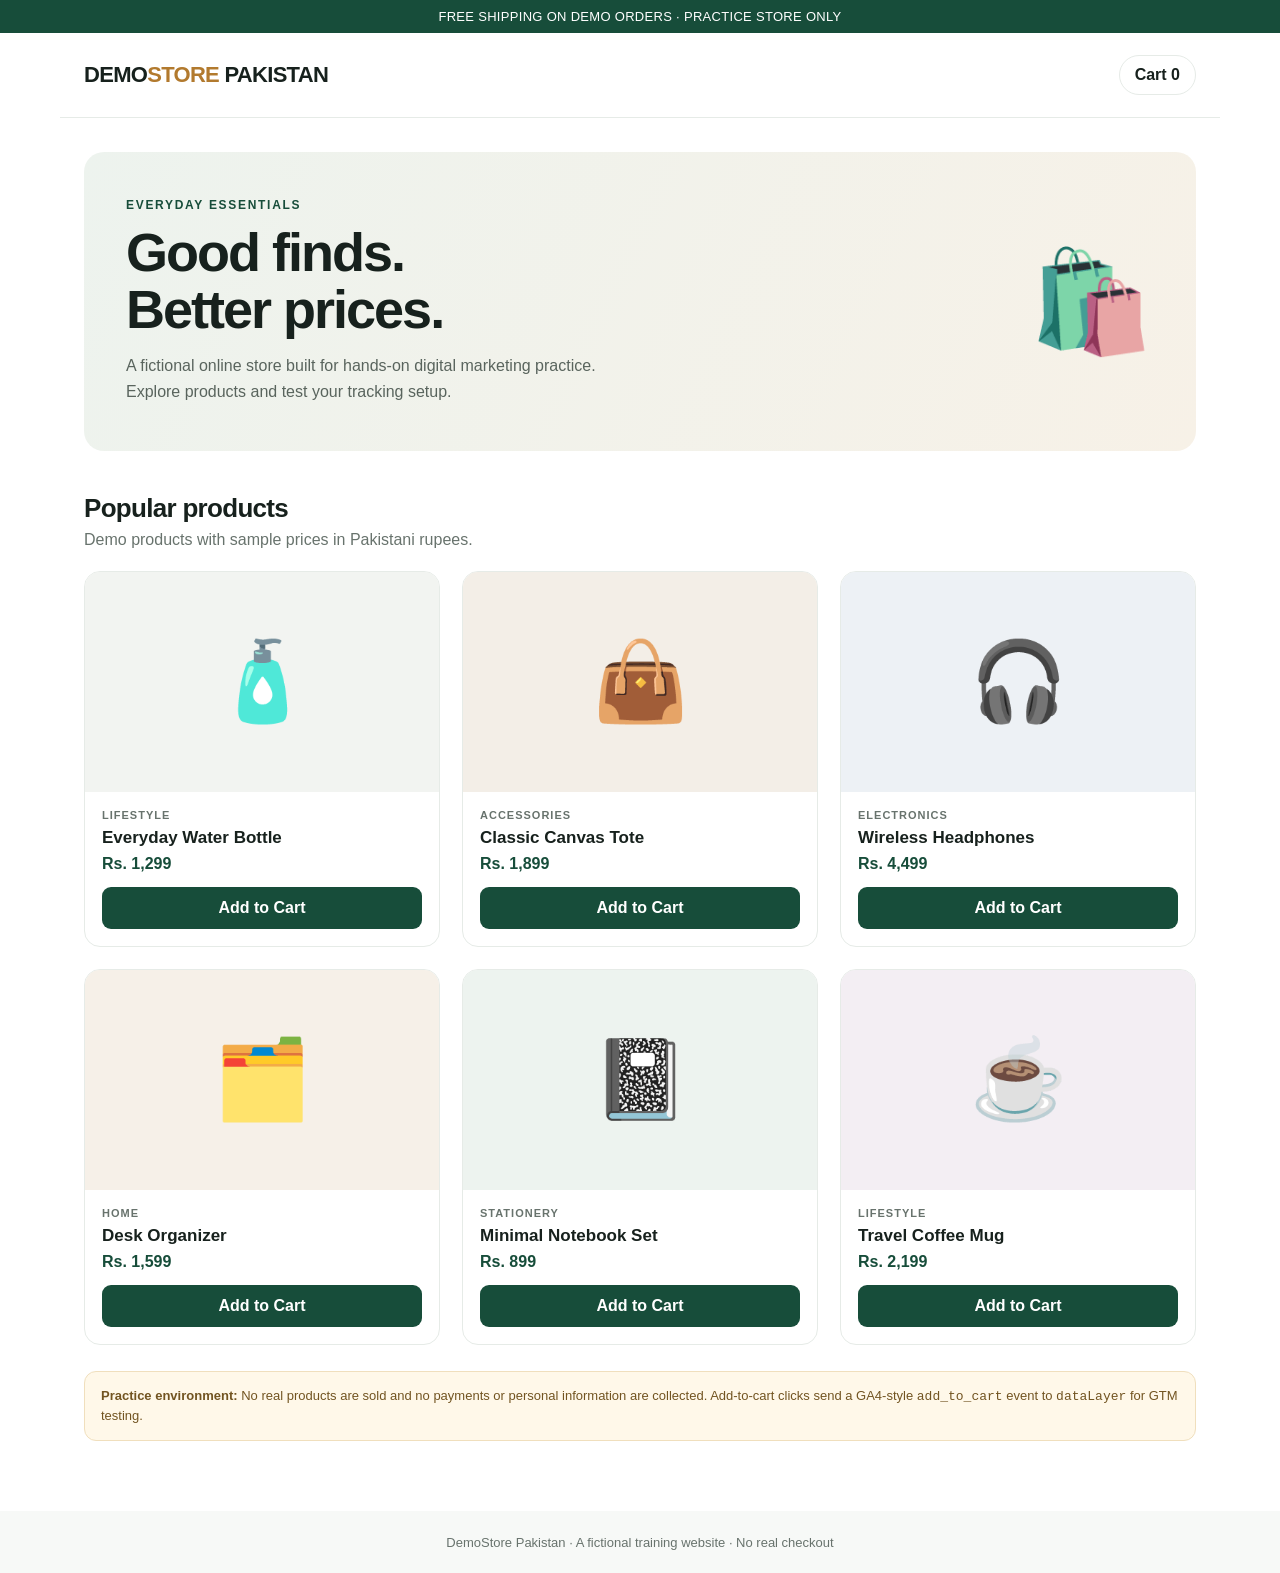
==== index.html @ cd63ada0 "Add files via upload" ====
<!doctype html>
<html lang="en">
<head>
  <meta charset="utf-8">
  <meta name="viewport" content="width=device-width, initial-scale=1">
  <title>DemoStore Pakistan | Practice Store</title>
  <meta name="description" content="A fictional ecommerce store for practicing Meta Pixel, GA4 and Google Tag Manager.">
  <style>
    :root{--ink:#17211d;--muted:#68736d;--line:#e6ebe7;--paper:#f7f9f7;--green:#174d3a;--accent:#d6a85f}
    *{box-sizing:border-box}body{margin:0;font-family:Inter,Arial,sans-serif;color:var(--ink);background:#fff}
    .top{background:var(--green);color:#fff;text-align:center;padding:9px 16px;font-size:13px;letter-spacing:.3px}
    header{max-width:1160px;margin:auto;padding:22px 24px;display:flex;align-items:center;justify-content:space-between;border-bottom:1px solid var(--line)}
    .brand{font-weight:850;font-size:22px;letter-spacing:-.7px}.brand span{color:#b27a2e}
    .cart{border:1px solid var(--line);border-radius:999px;padding:10px 15px;background:white;font-weight:700}
    main{max-width:1160px;margin:auto;padding:34px 24px 70px}
    .hero{background:linear-gradient(115deg,#edf3ee,#f7f1e7);border-radius:20px;padding:46px 42px;margin-bottom:42px;display:flex;align-items:center;justify-content:space-between;gap:24px}
    .eyebrow{color:var(--green);font-size:12px;font-weight:800;letter-spacing:1.7px;text-transform:uppercase}
    h1{font-size:clamp(32px,5vw,54px);line-height:1.05;letter-spacing:-2px;margin:12px 0}
    .hero p{color:#59645d;max-width:480px;line-height:1.6;margin-bottom:0}
    .hero-mark{font-size:100px;line-height:1;filter:saturate(.7)}
    h2{font-size:26px;letter-spacing:-.7px;margin:0 0 7px}.sub{color:var(--muted);margin:0 0 22px}
    .grid{display:grid;grid-template-columns:repeat(3,minmax(0,1fr));gap:22px}
    .product{border:1px solid var(--line);border-radius:16px;overflow:hidden;background:#fff}
    .photo{height:220px;display:grid;place-items:center;font-size:78px;background:#f2f4f1}
    .product:nth-child(2) .photo{background:#f3eee7}.product:nth-child(3) .photo{background:#edf1f5}
    .product:nth-child(4) .photo{background:#f6f0e8}.product:nth-child(5) .photo{background:#edf3ef}.product:nth-child(6) .photo{background:#f3eef3}
    .info{padding:17px}.category{font-size:11px;text-transform:uppercase;letter-spacing:1px;color:var(--muted);font-weight:700}
    .name{font-size:17px;font-weight:750;margin:7px 0}.price{font-weight:800;color:var(--green);margin-bottom:14px}
    button{cursor:pointer;font:inherit}.add{width:100%;background:var(--green);color:white;border:0;border-radius:9px;padding:12px;font-weight:750}
    .add:hover{background:#103b2c}.notice{margin-top:26px;background:#fff8e9;border:1px solid #f0dfbd;border-radius:12px;padding:14px 16px;color:#725421;font-size:13px;line-height:1.5}
    footer{background:#f7f9f7;padding:24px;text-align:center;color:var(--muted);font-size:13px}
    .toast{position:fixed;bottom:22px;left:50%;transform:translateX(-50%);background:#17211d;color:#fff;padding:12px 18px;border-radius:999px;opacity:0;pointer-events:none;transition:opacity .2s;box-shadow:0 8px 30px #0002}
    .toast.show{opacity:1}
    @media(max-width:760px){.grid{grid-template-columns:repeat(2,minmax(0,1fr))}.hero{padding:32px 24px}.hero-mark{font-size:65px}}
    @media(max-width:500px){header{padding:18px}.grid{grid-template-columns:1fr 1fr;gap:12px}main{padding:24px 14px 50px}.photo{height:150px;font-size:58px}.info{padding:12px}.name{font-size:14px}.hero-mark{display:none}.hero{padding:28px 22px}}
  </style>
  <!-- OPTIONAL: Add your GTM container snippet here after deployment. See README. -->
  <script>
    window.dataLayer = window.dataLayer || [];
    window.dataLayer.push({event: "demo_store_loaded", page_type: "home"});
  </script>
</head>
<body>
  <div class="top">FREE SHIPPING ON DEMO ORDERS · PRACTICE STORE ONLY</div>
  <header>
    <div class="brand">DEMO<span>STORE</span> PAKISTAN</div>
    <div class="cart" aria-label="Cart item count">Cart <span id="cart-count">0</span></div>
  </header>
  <main>
    <section class="hero">
      <div>
        <div class="eyebrow">Everyday essentials</div>
        <h1>Good finds.<br>Better prices.</h1>
        <p>A fictional online store built for hands-on digital marketing practice. Explore products and test your tracking setup.</p>
      </div>
      <div class="hero-mark" aria-hidden="true">🛍️</div>
    </section>
    <section>
      <h2>Popular products</h2>
      <p class="sub">Demo products with sample prices in Pakistani rupees.</p>
      <div class="grid" id="product-grid">
        <article class="product" data-id="DS001" data-name="Everyday Water Bottle" data-price="1299">
          <div class="photo">🧴</div><div class="info"><div class="category">Lifestyle</div><div class="name">Everyday Water Bottle</div><div class="price">Rs. 1,299</div><button class="add">Add to Cart</button></div>
        </article>
        <article class="product" data-id="DS002" data-name="Classic Canvas Tote" data-price="1899">
          <div class="photo">👜</div><div class="info"><div class="category">Accessories</div><div class="name">Classic Canvas Tote</div><div class="price">Rs. 1,899</div><button class="add">Add to Cart</button></div>
        </article>
        <article class="product" data-id="DS003" data-name="Wireless Headphones" data-price="4499">
          <div class="photo">🎧</div><div class="info"><div class="category">Electronics</div><div class="name">Wireless Headphones</div><div class="price">Rs. 4,499</div><button class="add">Add to Cart</button></div>
        </article>
        <article class="product" data-id="DS004" data-name="Desk Organizer" data-price="1599">
          <div class="photo">🗂️</div><div class="info"><div class="category">Home</div><div class="name">Desk Organizer</div><div class="price">Rs. 1,599</div><button class="add">Add to Cart</button></div>
        </article>
        <article class="product" data-id="DS005" data-name="Minimal Notebook Set" data-price="899">
          <div class="photo">📓</div><div class="info"><div class="category">Stationery</div><div class="name">Minimal Notebook Set</div><div class="price">Rs. 899</div><button class="add">Add to Cart</button></div>
        </article>
        <article class="product" data-id="DS006" data-name="Travel Coffee Mug" data-price="2199">
          <div class="photo">☕</div><div class="info"><div class="category">Lifestyle</div><div class="name">Travel Coffee Mug</div><div class="price">Rs. 2,199</div><button class="add">Add to Cart</button></div>
        </article>
      </div>
      <div class="notice"><strong>Practice environment:</strong> No real products are sold and no payments or personal information are collected. Add-to-cart clicks send a GA4-style <code>add_to_cart</code> event to <code>dataLayer</code> for GTM testing.</div>
    </section>
  </main>
  <footer>DemoStore Pakistan · A fictional training website · No real checkout</footer>
  <div class="toast" id="toast" role="status">Added to cart</div>
  <script>
    let cartCount = 0;
    const currency = "PKR";
    document.querySelectorAll(".product").forEach((card) => {
      const item = {
        item_id: card.dataset.id,
        item_name: card.dataset.name,
        price: Number(card.dataset.price),
        quantity: 1
      };
      // GA4 recommended event: view_item_list is pushed when the product grid is shown.
      card.querySelector(".add").addEventListener("click", () => {
        cartCount += 1;
        document.getElementById("cart-count").textContent = cartCount;
        window.dataLayer.push({ ecommerce: null });
        window.dataLayer.push({
          event: "add_to_cart",
          ecommerce: {
            currency,
            value: item.price,
            items: [item]
          }
        });
        const toast = document.getElementById("toast");
        toast.textContent = item.item_name + " added to cart";
        toast.classList.add("show");
        setTimeout(() => toast.classList.remove("show"), 1600);
      });
    });
    window.dataLayer.push({ ecommerce: null });
    window.dataLayer.push({
      event: "view_item_list",
      ecommerce: {
        item_list_name: "Popular products",
        items: [...document.querySelectorAll(".product")].map(card => ({
          item_id: card.dataset.id,
          item_name: card.dataset.name,
          price: Number(card.dataset.price),
          quantity: 1
        }))
      }
    });
  </script>
</body>
</html>
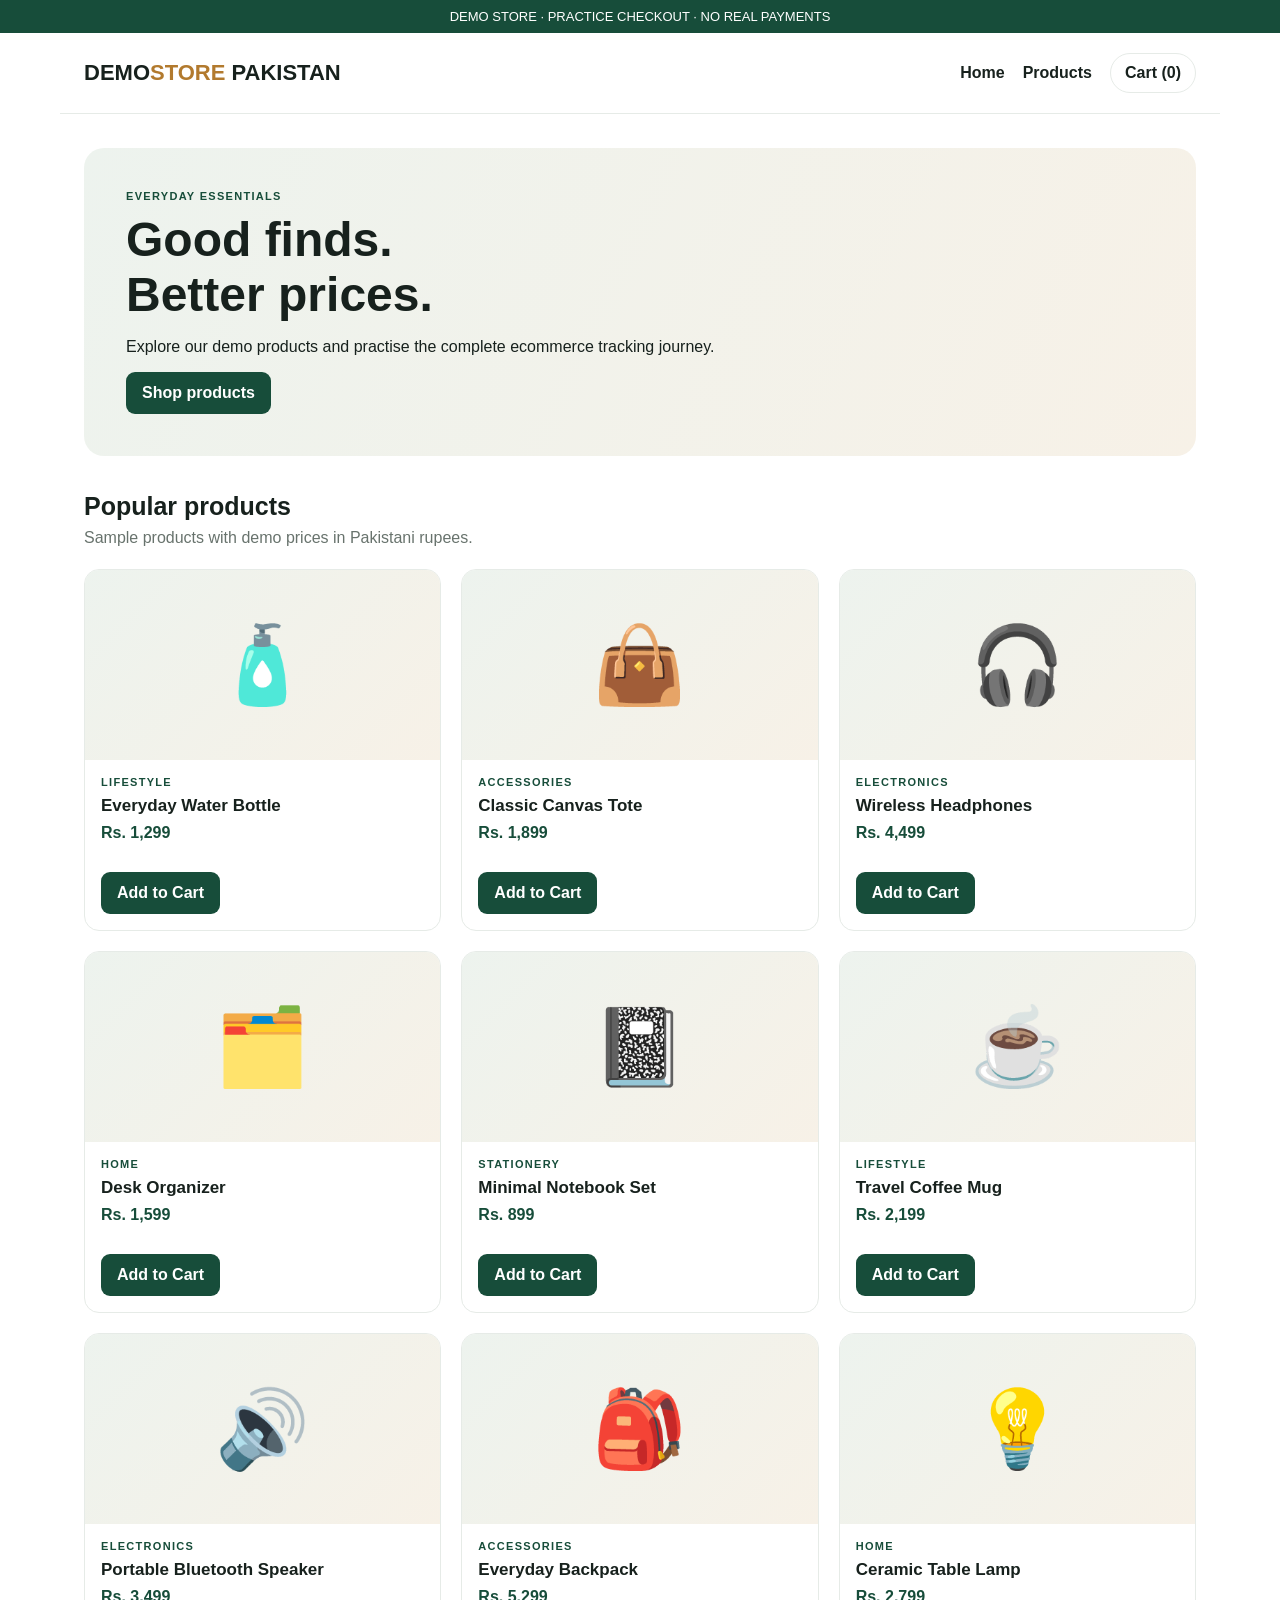
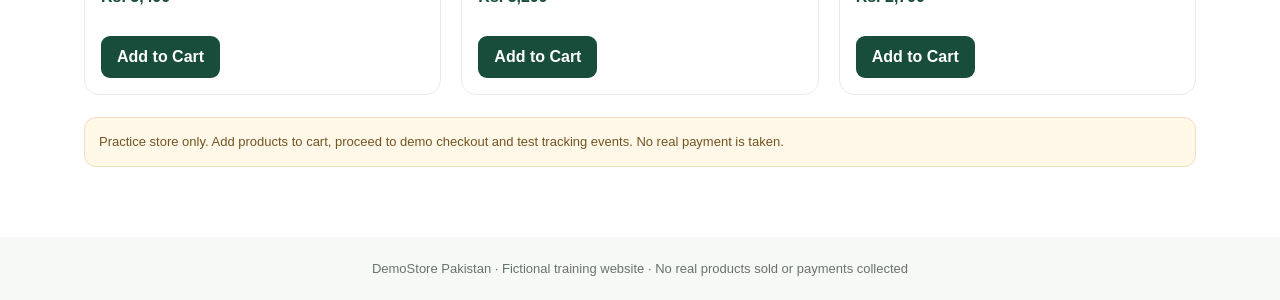
==== commit 4bf07001: "Add files via upload" ====
--- a/index.html
+++ b/index.html
@@ -1,130 +1,29 @@
 <!doctype html>
 <html lang="en">
 <head>
-  <meta charset="utf-8">
-  <meta name="viewport" content="width=device-width, initial-scale=1">
-  <title>DemoStore Pakistan | Practice Store</title>
-  <meta name="description" content="A fictional ecommerce store for practicing Meta Pixel, GA4 and Google Tag Manager.">
-  <style>
-    :root{--ink:#17211d;--muted:#68736d;--line:#e6ebe7;--paper:#f7f9f7;--green:#174d3a;--accent:#d6a85f}
-    *{box-sizing:border-box}body{margin:0;font-family:Inter,Arial,sans-serif;color:var(--ink);background:#fff}
-    .top{background:var(--green);color:#fff;text-align:center;padding:9px 16px;font-size:13px;letter-spacing:.3px}
-    header{max-width:1160px;margin:auto;padding:22px 24px;display:flex;align-items:center;justify-content:space-between;border-bottom:1px solid var(--line)}
-    .brand{font-weight:850;font-size:22px;letter-spacing:-.7px}.brand span{color:#b27a2e}
-    .cart{border:1px solid var(--line);border-radius:999px;padding:10px 15px;background:white;font-weight:700}
-    main{max-width:1160px;margin:auto;padding:34px 24px 70px}
-    .hero{background:linear-gradient(115deg,#edf3ee,#f7f1e7);border-radius:20px;padding:46px 42px;margin-bottom:42px;display:flex;align-items:center;justify-content:space-between;gap:24px}
-    .eyebrow{color:var(--green);font-size:12px;font-weight:800;letter-spacing:1.7px;text-transform:uppercase}
-    h1{font-size:clamp(32px,5vw,54px);line-height:1.05;letter-spacing:-2px;margin:12px 0}
-    .hero p{color:#59645d;max-width:480px;line-height:1.6;margin-bottom:0}
-    .hero-mark{font-size:100px;line-height:1;filter:saturate(.7)}
-    h2{font-size:26px;letter-spacing:-.7px;margin:0 0 7px}.sub{color:var(--muted);margin:0 0 22px}
-    .grid{display:grid;grid-template-columns:repeat(3,minmax(0,1fr));gap:22px}
-    .product{border:1px solid var(--line);border-radius:16px;overflow:hidden;background:#fff}
-    .photo{height:220px;display:grid;place-items:center;font-size:78px;background:#f2f4f1}
-    .product:nth-child(2) .photo{background:#f3eee7}.product:nth-child(3) .photo{background:#edf1f5}
-    .product:nth-child(4) .photo{background:#f6f0e8}.product:nth-child(5) .photo{background:#edf3ef}.product:nth-child(6) .photo{background:#f3eef3}
-    .info{padding:17px}.category{font-size:11px;text-transform:uppercase;letter-spacing:1px;color:var(--muted);font-weight:700}
-    .name{font-size:17px;font-weight:750;margin:7px 0}.price{font-weight:800;color:var(--green);margin-bottom:14px}
-    button{cursor:pointer;font:inherit}.add{width:100%;background:var(--green);color:white;border:0;border-radius:9px;padding:12px;font-weight:750}
-    .add:hover{background:#103b2c}.notice{margin-top:26px;background:#fff8e9;border:1px solid #f0dfbd;border-radius:12px;padding:14px 16px;color:#725421;font-size:13px;line-height:1.5}
-    footer{background:#f7f9f7;padding:24px;text-align:center;color:var(--muted);font-size:13px}
-    .toast{position:fixed;bottom:22px;left:50%;transform:translateX(-50%);background:#17211d;color:#fff;padding:12px 18px;border-radius:999px;opacity:0;pointer-events:none;transition:opacity .2s;box-shadow:0 8px 30px #0002}
-    .toast.show{opacity:1}
-    @media(max-width:760px){.grid{grid-template-columns:repeat(2,minmax(0,1fr))}.hero{padding:32px 24px}.hero-mark{font-size:65px}}
-    @media(max-width:500px){header{padding:18px}.grid{grid-template-columns:1fr 1fr;gap:12px}main{padding:24px 14px 50px}.photo{height:150px;font-size:58px}.info{padding:12px}.name{font-size:14px}.hero-mark{display:none}.hero{padding:28px 22px}}
-  </style>
-  <!-- OPTIONAL: Add your GTM container snippet here after deployment. See README. -->
-  <script>
-    window.dataLayer = window.dataLayer || [];
-    window.dataLayer.push({event: "demo_store_loaded", page_type: "home"});
-  </script>
+<meta charset="utf-8"><meta name="viewport" content="width=device-width, initial-scale=1">
+<title>Home | DemoStore Pakistan</title>
+<meta name="description" content="Demo ecommerce store for practicing GA4, GTM and Meta Pixel.">
+<script async src="https://www.googletagmanager.com/gtm.js?id=GTM-N9R473S3"></script>
+<script>
+  window.dataLayer = window.dataLayer || [];
+  function gtag(){dataLayer.push(arguments);}
+  gtag('js', new Date());
+</script>
+<link rel="stylesheet" href="styles.css">
+
 </head>
 <body>
-  <div class="top">FREE SHIPPING ON DEMO ORDERS · PRACTICE STORE ONLY</div>
-  <header>
-    <div class="brand">DEMO<span>STORE</span> PAKISTAN</div>
-    <div class="cart" aria-label="Cart item count">Cart <span id="cart-count">0</span></div>
-  </header>
-  <main>
-    <section class="hero">
-      <div>
-        <div class="eyebrow">Everyday essentials</div>
-        <h1>Good finds.<br>Better prices.</h1>
-        <p>A fictional online store built for hands-on digital marketing practice. Explore products and test your tracking setup.</p>
-      </div>
-      <div class="hero-mark" aria-hidden="true">🛍️</div>
-    </section>
-    <section>
-      <h2>Popular products</h2>
-      <p class="sub">Demo products with sample prices in Pakistani rupees.</p>
-      <div class="grid" id="product-grid">
-        <article class="product" data-id="DS001" data-name="Everyday Water Bottle" data-price="1299">
-          <div class="photo">🧴</div><div class="info"><div class="category">Lifestyle</div><div class="name">Everyday Water Bottle</div><div class="price">Rs. 1,299</div><button class="add">Add to Cart</button></div>
-        </article>
-        <article class="product" data-id="DS002" data-name="Classic Canvas Tote" data-price="1899">
-          <div class="photo">👜</div><div class="info"><div class="category">Accessories</div><div class="name">Classic Canvas Tote</div><div class="price">Rs. 1,899</div><button class="add">Add to Cart</button></div>
-        </article>
-        <article class="product" data-id="DS003" data-name="Wireless Headphones" data-price="4499">
-          <div class="photo">🎧</div><div class="info"><div class="category">Electronics</div><div class="name">Wireless Headphones</div><div class="price">Rs. 4,499</div><button class="add">Add to Cart</button></div>
-        </article>
-        <article class="product" data-id="DS004" data-name="Desk Organizer" data-price="1599">
-          <div class="photo">🗂️</div><div class="info"><div class="category">Home</div><div class="name">Desk Organizer</div><div class="price">Rs. 1,599</div><button class="add">Add to Cart</button></div>
-        </article>
-        <article class="product" data-id="DS005" data-name="Minimal Notebook Set" data-price="899">
-          <div class="photo">📓</div><div class="info"><div class="category">Stationery</div><div class="name">Minimal Notebook Set</div><div class="price">Rs. 899</div><button class="add">Add to Cart</button></div>
-        </article>
-        <article class="product" data-id="DS006" data-name="Travel Coffee Mug" data-price="2199">
-          <div class="photo">☕</div><div class="info"><div class="category">Lifestyle</div><div class="name">Travel Coffee Mug</div><div class="price">Rs. 2,199</div><button class="add">Add to Cart</button></div>
-        </article>
-      </div>
-      <div class="notice"><strong>Practice environment:</strong> No real products are sold and no payments or personal information are collected. Add-to-cart clicks send a GA4-style <code>add_to_cart</code> event to <code>dataLayer</code> for GTM testing.</div>
-    </section>
-  </main>
-  <footer>DemoStore Pakistan · A fictional training website · No real checkout</footer>
-  <div class="toast" id="toast" role="status">Added to cart</div>
-  <script>
-    let cartCount = 0;
-    const currency = "PKR";
-    document.querySelectorAll(".product").forEach((card) => {
-      const item = {
-        item_id: card.dataset.id,
-        item_name: card.dataset.name,
-        price: Number(card.dataset.price),
-        quantity: 1
-      };
-      // GA4 recommended event: view_item_list is pushed when the product grid is shown.
-      card.querySelector(".add").addEventListener("click", () => {
-        cartCount += 1;
-        document.getElementById("cart-count").textContent = cartCount;
-        window.dataLayer.push({ ecommerce: null });
-        window.dataLayer.push({
-          event: "add_to_cart",
-          ecommerce: {
-            currency,
-            value: item.price,
-            items: [item]
-          }
-        });
-        const toast = document.getElementById("toast");
-        toast.textContent = item.item_name + " added to cart";
-        toast.classList.add("show");
-        setTimeout(() => toast.classList.remove("show"), 1600);
-      });
-    });
-    window.dataLayer.push({ ecommerce: null });
-    window.dataLayer.push({
-      event: "view_item_list",
-      ecommerce: {
-        item_list_name: "Popular products",
-        items: [...document.querySelectorAll(".product")].map(card => ({
-          item_id: card.dataset.id,
-          item_name: card.dataset.name,
-          price: Number(card.dataset.price),
-          quantity: 1
-        }))
-      }
-    });
-  </script>
-</body>
-</html>
+<div class="top">DEMO STORE · PRACTICE CHECKOUT · NO REAL PAYMENTS</div>
+<header>
+  <a class="brand" href="index.html">DEMO<span>STORE</span> PAKISTAN</a>
+  <nav><a href="index.html">Home</a><a href="index.html#products">Products</a><a class="cart-link" href="cart.html">Cart (<span data-cart-count>0</span>)</a></nav>
+</header>
+<main>
+<section class="hero"><div class="eyebrow">Everyday essentials</div><h1>Good finds.<br>Better prices.</h1><p>Explore our demo products and practise the complete ecommerce tracking journey.</p><a class="button" href="#products">Shop products</a></section>
+<section id="products"><h2>Popular products</h2><p class="sub">Sample products with demo prices in Pakistani rupees.</p><div class="grid" id="product-grid"></div></section>
+<div class="notice">Practice store only. Add products to cart, proceed to demo checkout and test tracking events. No real payment is taken.</div>
+</main>
+<footer>DemoStore Pakistan · Fictional training website · No real products sold or payments collected</footer>
+<script src="app.js"></script>
+</body></html>
--- a/styles.css
+++ b/styles.css
@@ -0,0 +1,27 @@
+:root{--ink:#17211d;--muted:#68736d;--line:#e6ebe7;--paper:#f7f9f7;--green:#174d3a;--gold:#b27a2e}
+*{box-sizing:border-box}body{margin:0;font-family:Arial,sans-serif;color:var(--ink);background:#fff}
+.top{background:var(--green);color:#fff;text-align:center;padding:9px 16px;font-size:13px}
+header{max-width:1160px;margin:auto;padding:20px 24px;display:flex;align-items:center;justify-content:space-between;border-bottom:1px solid var(--line);gap:15px}
+.brand{font-weight:850;font-size:22px;text-decoration:none;color:var(--ink)}.brand span{color:var(--gold)}
+nav{display:flex;gap:18px;align-items:center;flex-wrap:wrap}nav a,.cart-link{color:var(--ink);text-decoration:none;font-weight:700}
+.cart-link{border:1px solid var(--line);border-radius:999px;padding:10px 14px}
+main{max-width:1160px;margin:auto;padding:34px 24px 70px;min-height:65vh}
+.hero{background:linear-gradient(115deg,#edf3ee,#f7f1e7);border-radius:20px;padding:42px;margin-bottom:36px}
+.eyebrow,.category{color:var(--green);font-size:11px;font-weight:800;letter-spacing:1.3px;text-transform:uppercase}
+h1{font-size:clamp(32px,5vw,48px);margin:10px 0}h2{font-size:25px;margin:0 0 8px}.sub{color:var(--muted);margin:0 0 22px}
+.grid{display:grid;grid-template-columns:repeat(3,minmax(0,1fr));gap:20px}
+.product{border:1px solid var(--line);border-radius:15px;overflow:hidden;background:#fff}
+.photo{height:190px;display:grid;place-items:center;font-size:76px;background:linear-gradient(135deg,#edf3ee,#f7f1e7)}
+.info{padding:16px}.name{font-size:17px;font-weight:750;margin:8px 0}.price{font-weight:800;color:var(--green);margin:0 0 14px}
+button,.button{cursor:pointer;font:inherit;background:var(--green);color:white;border:0;border-radius:9px;padding:12px 16px;font-weight:750;text-decoration:none;display:inline-block}
+button:hover,.button:hover{background:#103b2c}.secondary{background:#eef3ef;color:var(--green)}.secondary:hover{background:#e0e9e2}
+.actions{display:flex;gap:10px;flex-wrap:wrap}.detail{display:grid;grid-template-columns:1fr 1fr;gap:35px;align-items:center}.detail .photo{height:360px;font-size:130px;border-radius:18px}
+.panel{border:1px solid var(--line);border-radius:14px;padding:20px;margin:18px 0}
+.cart-row{display:grid;grid-template-columns:70px 1fr auto;gap:15px;align-items:center;border-bottom:1px solid var(--line);padding:14px 0}
+.cart-row .photo{height:65px;font-size:32px;border-radius:9px}.qty{width:65px;padding:8px;border:1px solid var(--line);border-radius:8px}
+.form-grid{display:grid;grid-template-columns:1fr 1fr;gap:14px}.field{display:flex;flex-direction:column;gap:6px}.field.full{grid-column:1/-1}
+input,textarea,select{padding:12px;border:1px solid #cfd8d1;border-radius:8px;font:inherit}
+.notice{margin-top:22px;background:#fff8e9;border:1px solid #f0dfbd;border-radius:12px;padding:14px;color:#725421;font-size:13px;line-height:1.5}
+footer{background:#f7f9f7;padding:24px;text-align:center;color:var(--muted);font-size:13px}
+@media(max-width:760px){.grid{grid-template-columns:repeat(2,minmax(0,1fr))}.detail{grid-template-columns:1fr}}
+@media(max-width:500px){header{padding:16px;flex-wrap:wrap}nav{gap:12px}main{padding:24px 14px 50px}.grid{gap:11px}.photo{height:145px;font-size:55px}.info{padding:12px}.name{font-size:14px}.hero{padding:28px 20px}.form-grid{grid-template-columns:1fr}.field.full{grid-column:auto}}
